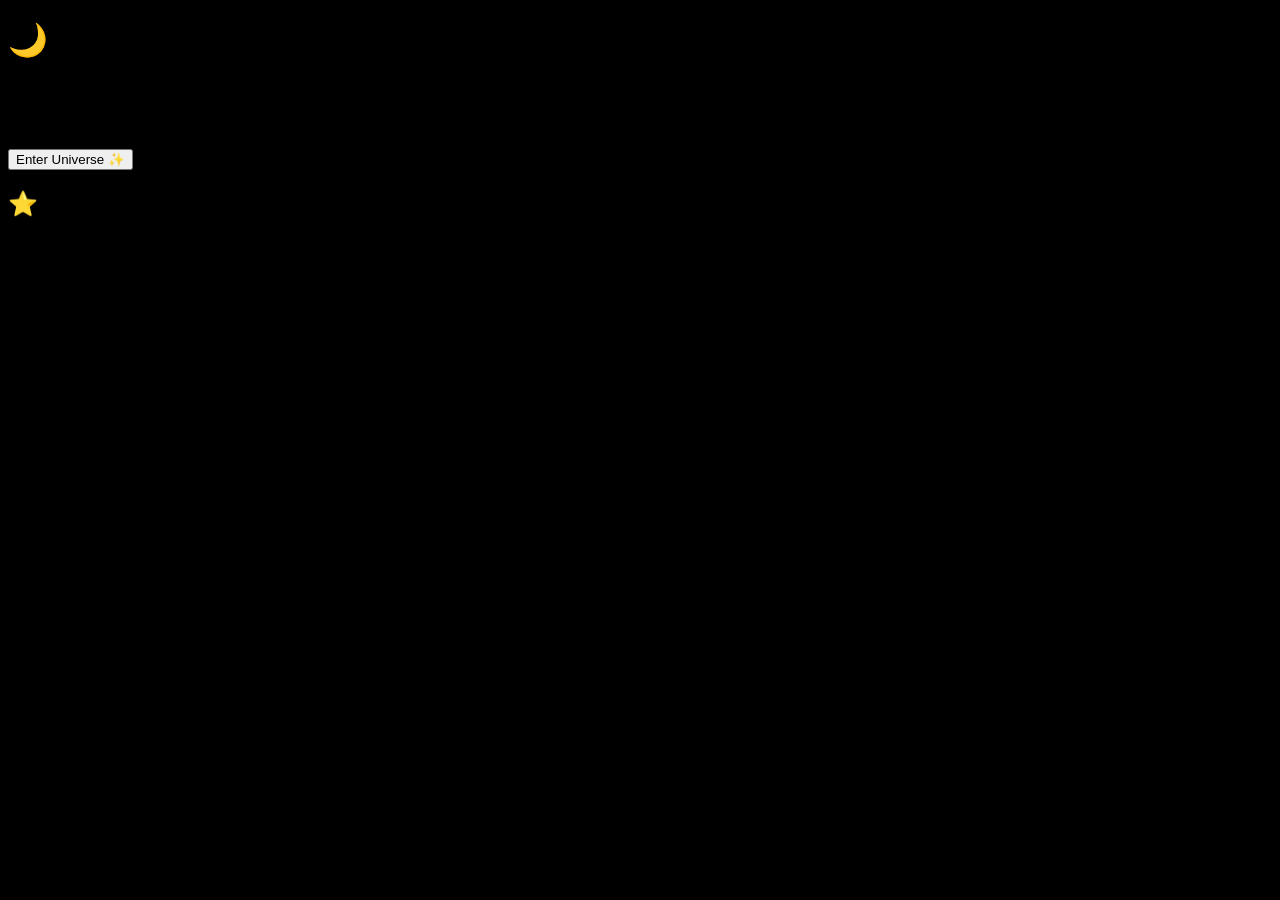
==== index.html @ e034aba4 "Update index.html" ====
<!DOCTYPE html>
<html lang="en">

<head>
    <meta charset="UTF-8">
    <title>Tsuki's Universe</title>
    <link rel="stylesheet" href="style.css">
</head>

<body>

<div class="container">

    <h1>🌙 Tsuki's Universe</h1>

    <p class="quote">
        "It's a big universe."
    </p>

    <p class="quote2">
        Moon is alone too but still shines.
    </p>

    <button>Enter Universe ✨</button>

    <div class="section">

        <h2>⭐ Projects</h2>

        <div class="card">
            <h3>English-to-French Translator</h3>
            <p>NLP Translation Chatbot</p>
        </div>

        <div class="card">
            <h3>GPT2 Poetic Chatbot</h3>
            <p>AI-generated poetic responses</p>
        </div>

    </div>

</div>

<script src="script.js"></script>

</body>

</html>
---- style.css ----
body{
background:black;
}
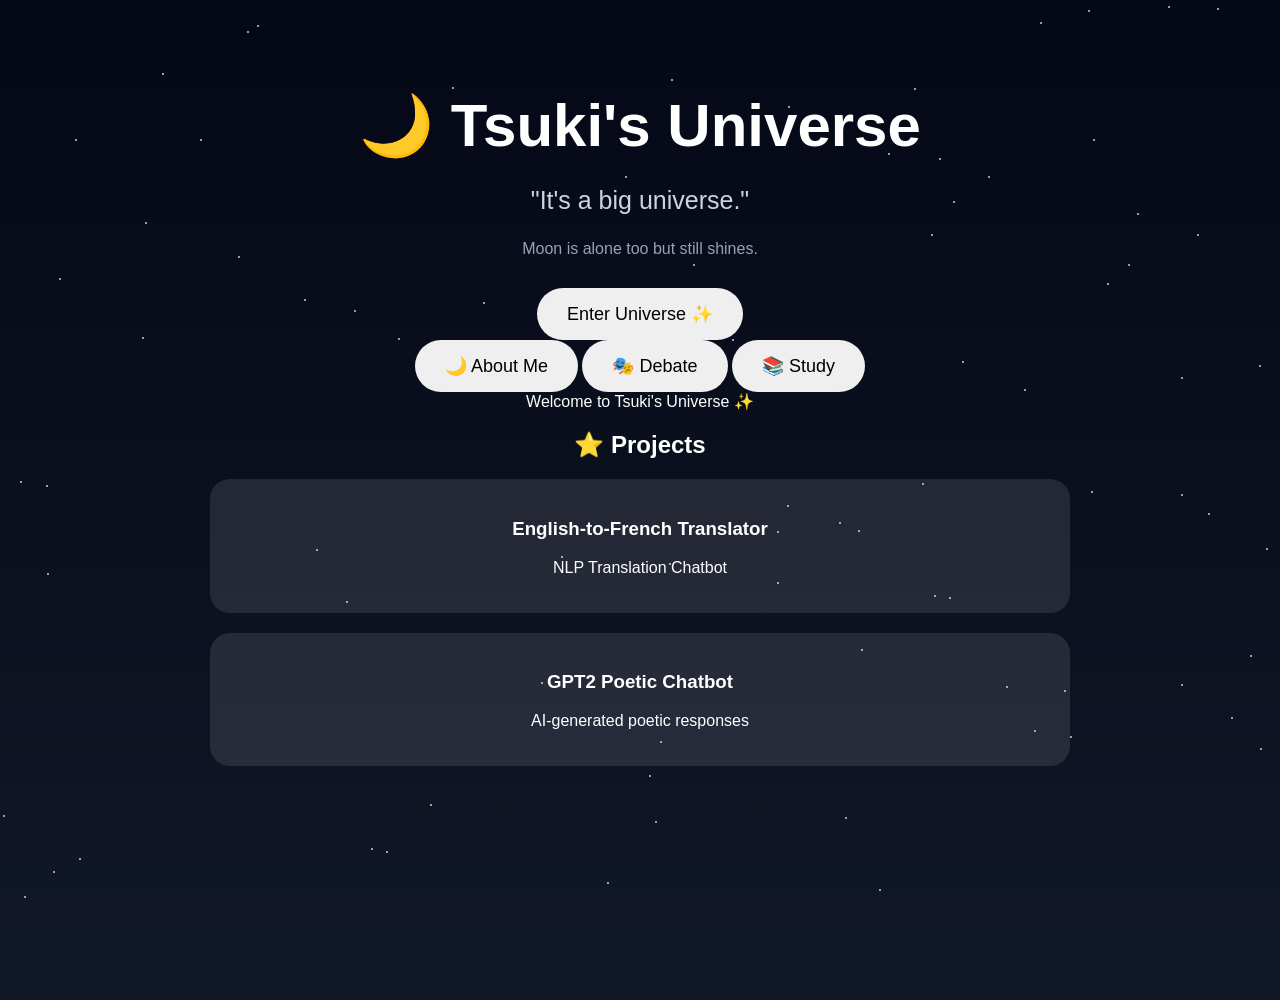
==== commit c6941ff4: "Update index.html" ====
--- a/index.html
+++ b/index.html
@@ -23,6 +23,22 @@
 
     <button>Enter Universe ✨</button>
 
+    <div class="menu">
+
+<button onclick="showContent('about')">🌙 About Me</button>
+
+<button onclick="showContent('debate')">🎭 Debate</button>
+
+<button onclick="showContent('study')">📚 Study</button>
+
+</div>
+
+<div id="contentBox" class="contentBox">
+
+Welcome to Tsuki's Universe ✨
+
+</div>
+
     <div class="section">
 
         <h2>⭐ Projects</h2>
--- a/style.css
+++ b/style.css
@@ -1,3 +1,100 @@
 body{
-background:black;
+
+background:linear-gradient(
+to bottom,
+#050816,
+#111827
+);
+
+color:white;
+
+font-family:Arial;
+
+text-align:center;
+
+margin:0;
+
+padding:50px;
+
+height:100vh;
+
 }
+
+.container{
+
+max-width:900px;
+
+margin:auto;
+
+}
+
+h1{
+
+font-size:60px;
+
+margin-bottom:10px;
+
+}
+
+.quote{
+
+font-size:25px;
+
+color:#cbd5e1;
+
+}
+
+.quote2{
+
+color:#94a3b8;
+
+margin-bottom:30px;
+
+}
+
+button{
+
+padding:15px 30px;
+
+font-size:18px;
+
+border:none;
+
+border-radius:30px;
+
+cursor:pointer;
+
+}
+
+.card{
+
+background:rgba(255,255,255,0.1);
+
+padding:20px;
+
+margin:20px;
+
+border-radius:20px;
+
+}
+.star {
+    position: fixed;
+    width: 2px;
+    height: 2px;
+    background: white;
+    border-radius: 50%;
+    opacity: 0.8;
+    animation: twinkle 3s infinite alternate;
+}
+
+@keyframes twinkle {
+    from {
+        opacity: 0.2;
+        transform: scale(1);
+    }
+
+    to {
+        opacity: 1;
+        transform: scale(1.8);
+    }
+}
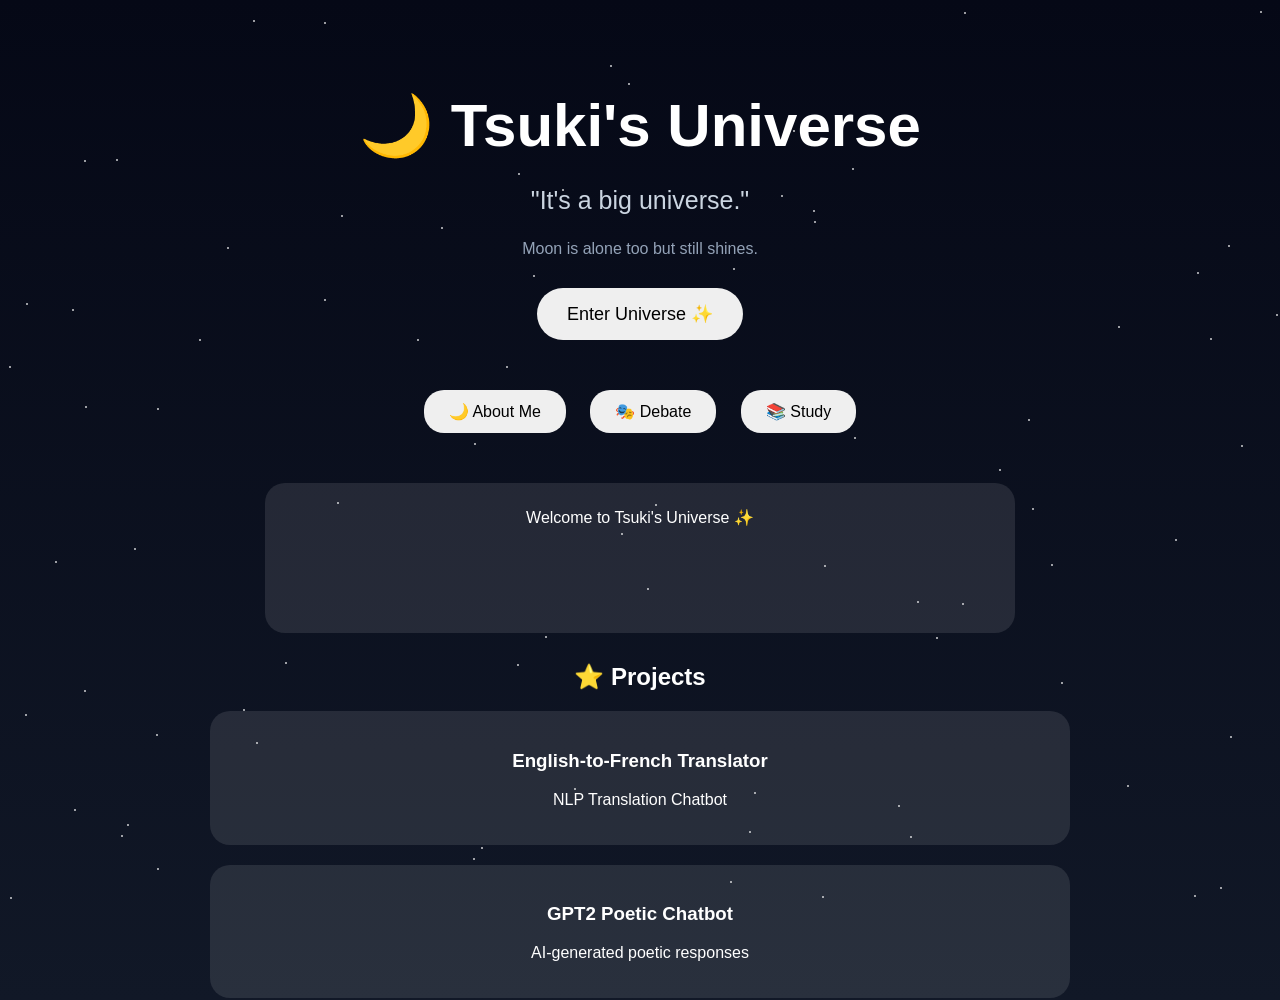
==== commit e24f12c5: "Update index.html" ====
--- a/index.html
+++ b/index.html
@@ -21,7 +21,7 @@
         Moon is alone too but still shines.
     </p>
 
-    <button>Enter Universe ✨</button>
+ <button onclick="enterUniverse()">Enter Universe ✨</button>
 
     <div class="menu">
 
--- a/style.css
+++ b/style.css
@@ -98,3 +98,44 @@
         transform: scale(1.8);
     }
 }
+.menu{
+
+margin:40px;
+}
+
+.menu button{
+
+margin:10px;
+
+padding:12px 25px;
+
+border:none;
+
+border-radius:20px;
+
+cursor:pointer;
+
+font-size:16px;
+
+transition:0.3s;
+}
+
+.menu button:hover{
+
+transform:scale(1.1);
+}
+
+.contentBox{
+
+background:rgba(255,255,255,0.1);
+
+padding:25px;
+
+margin:30px auto;
+
+border-radius:20px;
+
+max-width:700px;
+
+min-height:100px;
+}
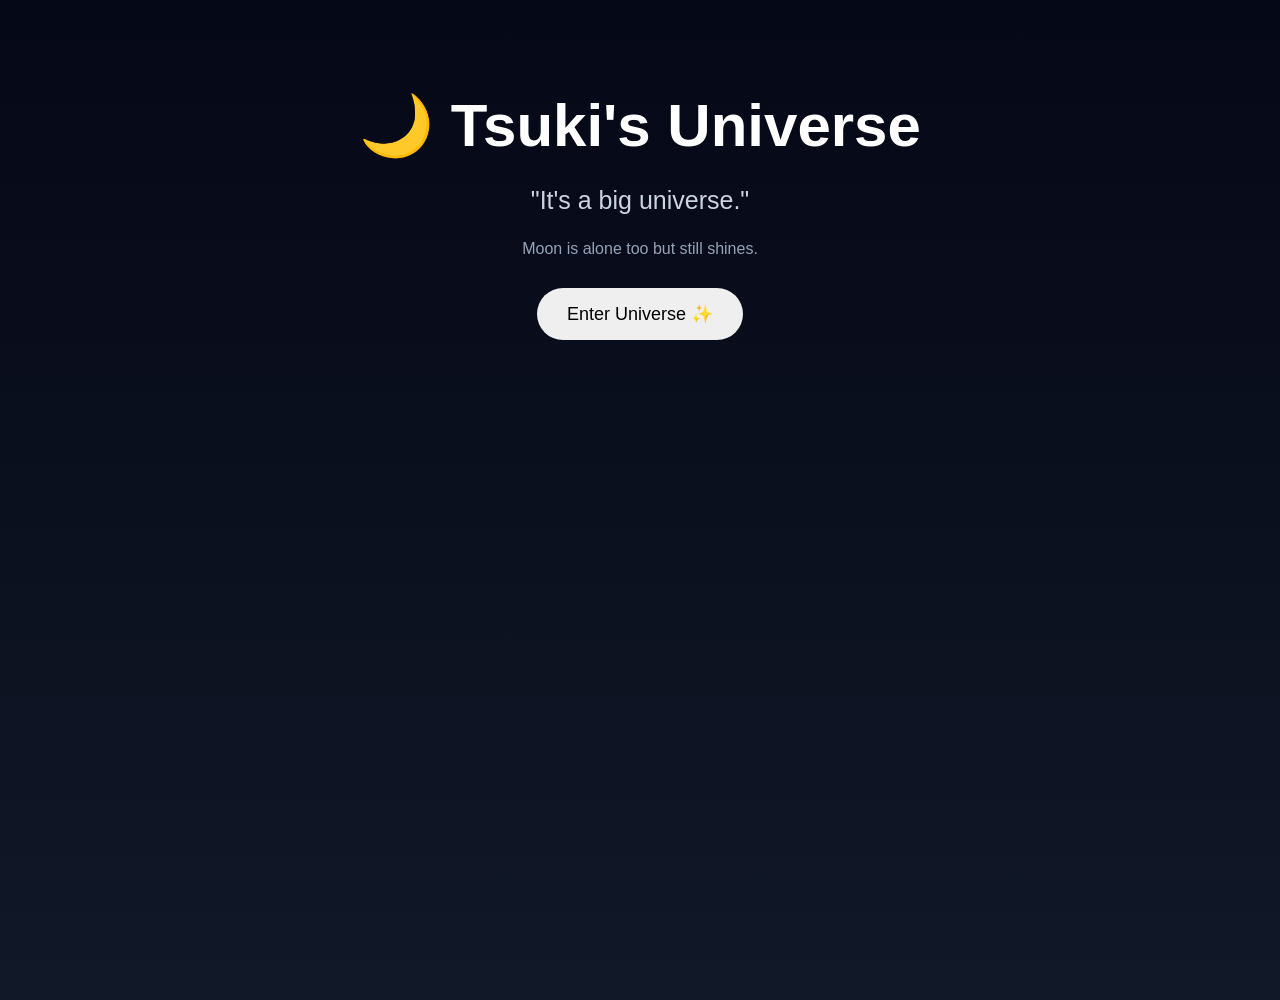
==== commit 94371ad4: "Update index.html" ====
--- a/index.html
+++ b/index.html
@@ -23,7 +23,9 @@
 
  <button onclick="enterUniverse()">Enter Universe ✨</button>
 
-    <div class="menu">
+<div id="universeContent" style="display:none;">
+
+<div class="menu">
 
 <button onclick="showContent('about')">🌙 About Me</button>
 
@@ -31,34 +33,15 @@
 
 <button onclick="showContent('study')">📚 Study</button>
 
+<button onclick="showContent('projects')">⭐ Projects</button>
+
 </div>
+
 
 <div id="contentBox" class="contentBox">
 
-Welcome to Tsuki's Universe ✨
+Choose a planet to explore ✨
 
 </div>
 
-    <div class="section">
-
-        <h2>⭐ Projects</h2>
-
-        <div class="card">
-            <h3>English-to-French Translator</h3>
-            <p>NLP Translation Chatbot</p>
-        </div>
-
-        <div class="card">
-            <h3>GPT2 Poetic Chatbot</h3>
-            <p>AI-generated poetic responses</p>
-        </div>
-
-    </div>
-
 </div>
-
-<script src="script.js"></script>
-
-</body>
-
-</html>
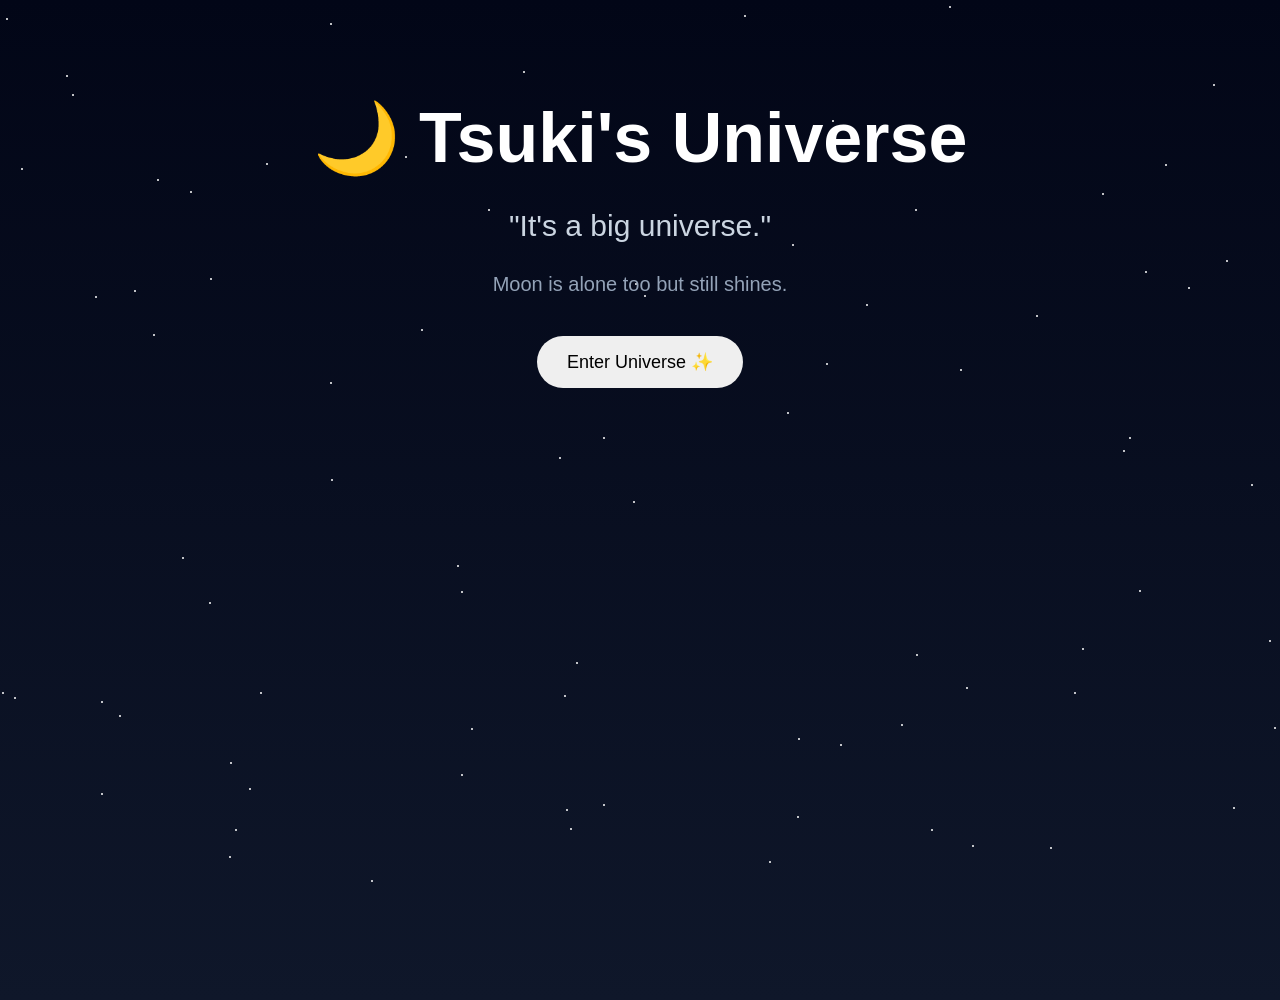
==== commit 23f9259c: "Update index.html" ====
--- a/index.html
+++ b/index.html
@@ -2,38 +2,66 @@
 <html lang="en">
 
 <head>
-    <meta charset="UTF-8">
-    <title>Tsuki's Universe</title>
-    <link rel="stylesheet" href="style.css">
+<meta charset="UTF-8">
+<title>Tsuki's Universe</title>
+<link rel="stylesheet" href="style.css">
 </head>
 
 <body>
 
 <div class="container">
 
-    <h1>🌙 Tsuki's Universe</h1>
+<h1>🌙 Tsuki's Universe</h1>
 
-    <p class="quote">
-        "It's a big universe."
-    </p>
+<p class="quote">
 
-    <p class="quote2">
-        Moon is alone too but still shines.
-    </p>
+"It's a big universe."
 
- <button onclick="enterUniverse()">Enter Universe ✨</button>
+</p>
+
+<p class="quote2">
+
+Moon is alone too but still shines.
+
+</p>
+
+<button onclick="enterUniverse()">
+
+Enter Universe ✨
+
+</button>
+
 
 <div id="universeContent" style="display:none;">
 
 <div class="menu">
 
-<button onclick="showContent('about')">🌙 About Me</button>
+<button onclick="showContent('about')">
 
-<button onclick="showContent('debate')">🎭 Debate</button>
+🌙 About Me
 
-<button onclick="showContent('study')">📚 Study</button>
+</button>
 
-<button onclick="showContent('projects')">⭐ Projects</button>
+
+<button onclick="showContent('debate')">
+
+🎭 Debate
+
+</button>
+
+
+<button onclick="showContent('study')">
+
+📚 Study
+
+</button>
+
+
+<button onclick="showContent('projects')">
+
+⭐ Projects
+
+</button>
 
 </div>
 
@@ -45,3 +73,11 @@
 </div>
 
 </div>
+
+</div>
+
+<script src="script.js"></script>
+
+</body>
+
+</html>
--- a/style.css
+++ b/style.css
@@ -2,8 +2,8 @@
 
 background:linear-gradient(
 to bottom,
-#050816,
-#111827
+#020617,
+#0f172a
 );
 
 color:white;
@@ -16,35 +16,43 @@
 
 padding:50px;
 
-height:100vh;
+overflow-x:hidden;
+
+min-height:100vh;
 
 }
 
 .container{
 
-max-width:900px;
+max-width:1000px;
 
 margin:auto;
+
+position:relative;
+
+z-index:2;
 
 }
 
 h1{
 
-font-size:60px;
+font-size:70px;
 
-margin-bottom:10px;
+margin-bottom:20px;
 
 }
 
 .quote{
 
-font-size:25px;
+font-size:30px;
 
 color:#cbd5e1;
 
 }
 
 .quote2{
+
+font-size:20px;
 
 color:#94a3b8;
 
@@ -56,19 +64,53 @@
 
 padding:15px 30px;
 
-font-size:18px;
-
 border:none;
 
 border-radius:30px;
 
+font-size:18px;
+
 cursor:pointer;
+
+margin:10px;
+
+transition:0.4s;
 
 }
 
+button:hover{
+
+transform:scale(1.1);
+
+}
+
+
+.menu{
+
+margin-top:40px;
+
+}
+
+.contentBox{
+
+background:rgba(255,255,255,0.1);
+
+padding:30px;
+
+border-radius:30px;
+
+margin-top:30px;
+
+min-height:200px;
+
+backdrop-filter:blur(10px);
+
+}
+
+
 .card{
 
-background:rgba(255,255,255,0.1);
+background:rgba(255,255,255,0.08);
 
 padding:20px;
 
@@ -77,65 +119,41 @@
 border-radius:20px;
 
 }
-.star {
-    position: fixed;
-    width: 2px;
-    height: 2px;
-    background: white;
-    border-radius: 50%;
-    opacity: 0.8;
-    animation: twinkle 3s infinite alternate;
+
+
+.star{
+
+position:fixed;
+
+width:2px;
+
+height:2px;
+
+background:white;
+
+border-radius:50%;
+
+animation:twinkle 3s infinite alternate;
+
+z-index:1;
+
 }
 
-@keyframes twinkle {
-    from {
-        opacity: 0.2;
-        transform: scale(1);
-    }
 
-    to {
-        opacity: 1;
-        transform: scale(1.8);
-    }
-}
-.menu{
+@keyframes twinkle{
 
-margin:40px;
+from{
+
+opacity:0.2;
+transform:scale(1);
+
 }
 
-.menu button{
+to{
 
-margin:10px;
+opacity:1;
+transform:scale(1.8);
 
-padding:12px 25px;
-
-border:none;
-
-border-radius:20px;
-
-cursor:pointer;
-
-font-size:16px;
-
-transition:0.3s;
 }
 
-.menu button:hover{
-
-transform:scale(1.1);
 }
-
-.contentBox{
-
-background:rgba(255,255,255,0.1);
-
-padding:25px;
-
-margin:30px auto;
-
-border-radius:20px;
-
-max-width:700px;
-
-min-height:100px;
-}
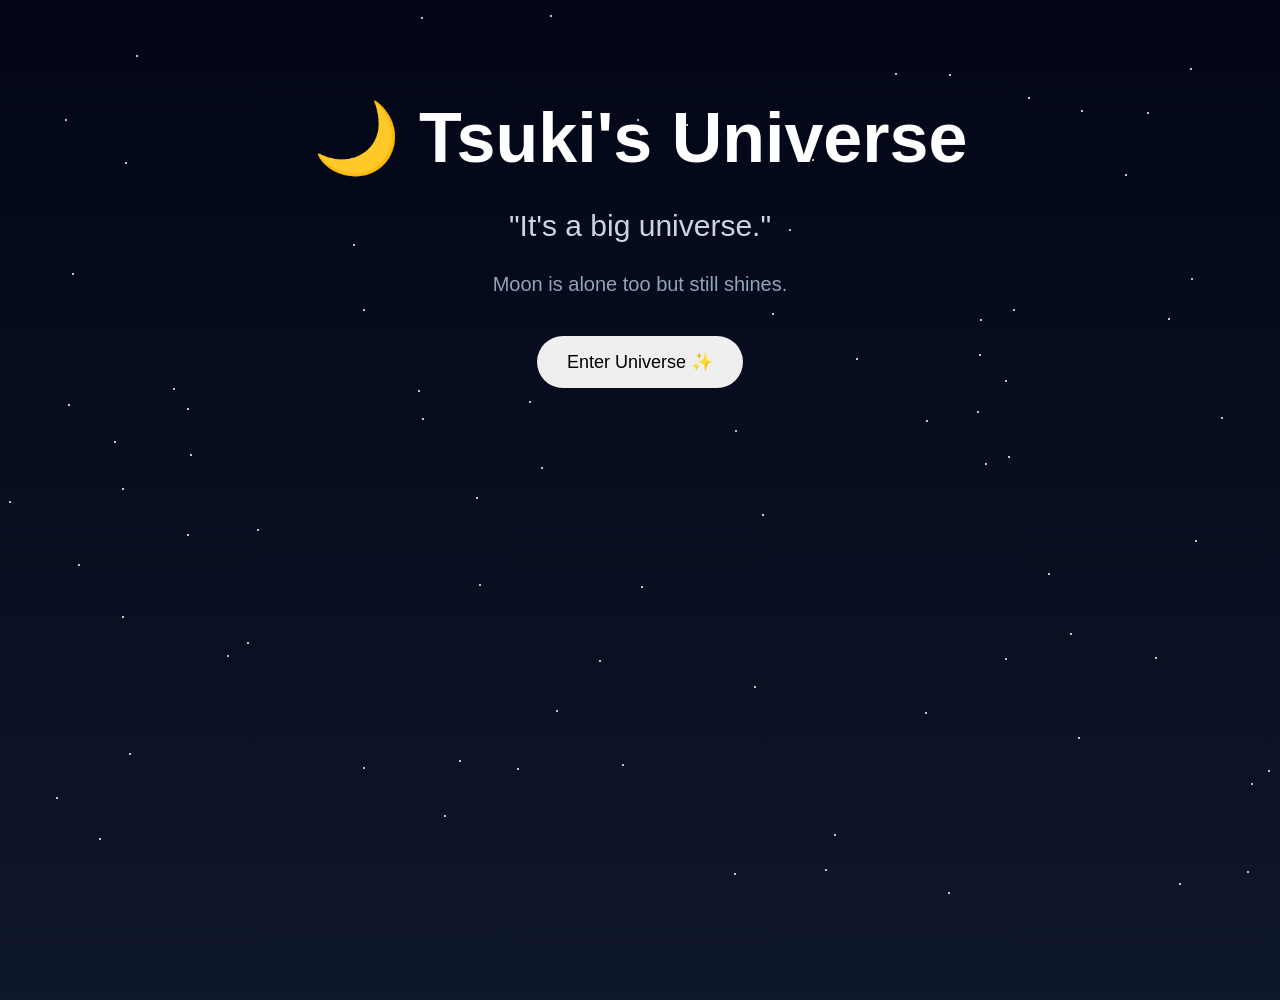
==== commit ee1dc19c: "Update index.html" ====
--- a/index.html
+++ b/index.html
@@ -25,7 +25,8 @@
 
 </p>
 
-<button onclick="enterUniverse()">
+<button class="enterButton"
+onclick="enterUniverse()">
 
 Enter Universe ✨
 
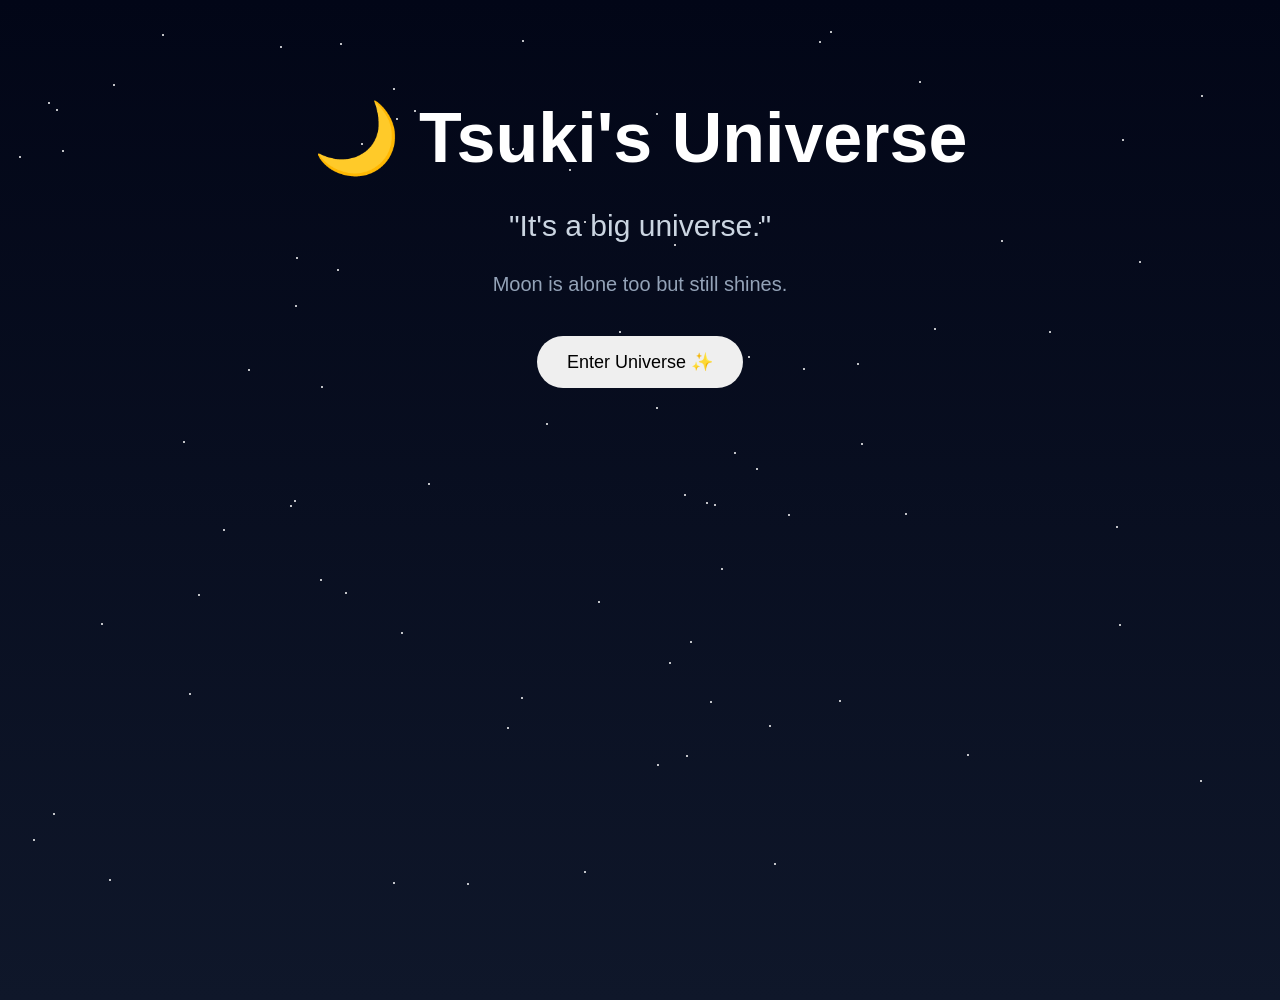
==== commit a557b08a: "Update index.html" ====
--- a/index.html
+++ b/index.html
@@ -25,55 +25,15 @@
 
 </p>
 
-<button class="enterButton"
-onclick="enterUniverse()">
+<a href="universe.html">
+
+<button>
 
 Enter Universe ✨
 
 </button>
 
-
-<div id="universeContent" style="display:none;">
-
-<div class="menu">
-
-<button onclick="showContent('about')">
-
-🌙 About Me
-
-</button>
-
-
-<button onclick="showContent('debate')">
-
-🎭 Debate
-
-</button>
-
-
-<button onclick="showContent('study')">
-
-📚 Study
-
-</button>
-
-
-<button onclick="showContent('projects')">
-
-⭐ Projects
-
-</button>
-
-</div>
-
-
-<div id="contentBox" class="contentBox">
-
-Choose a planet to explore ✨
-
-</div>
-
-</div>
+</a>
 
 </div>
 
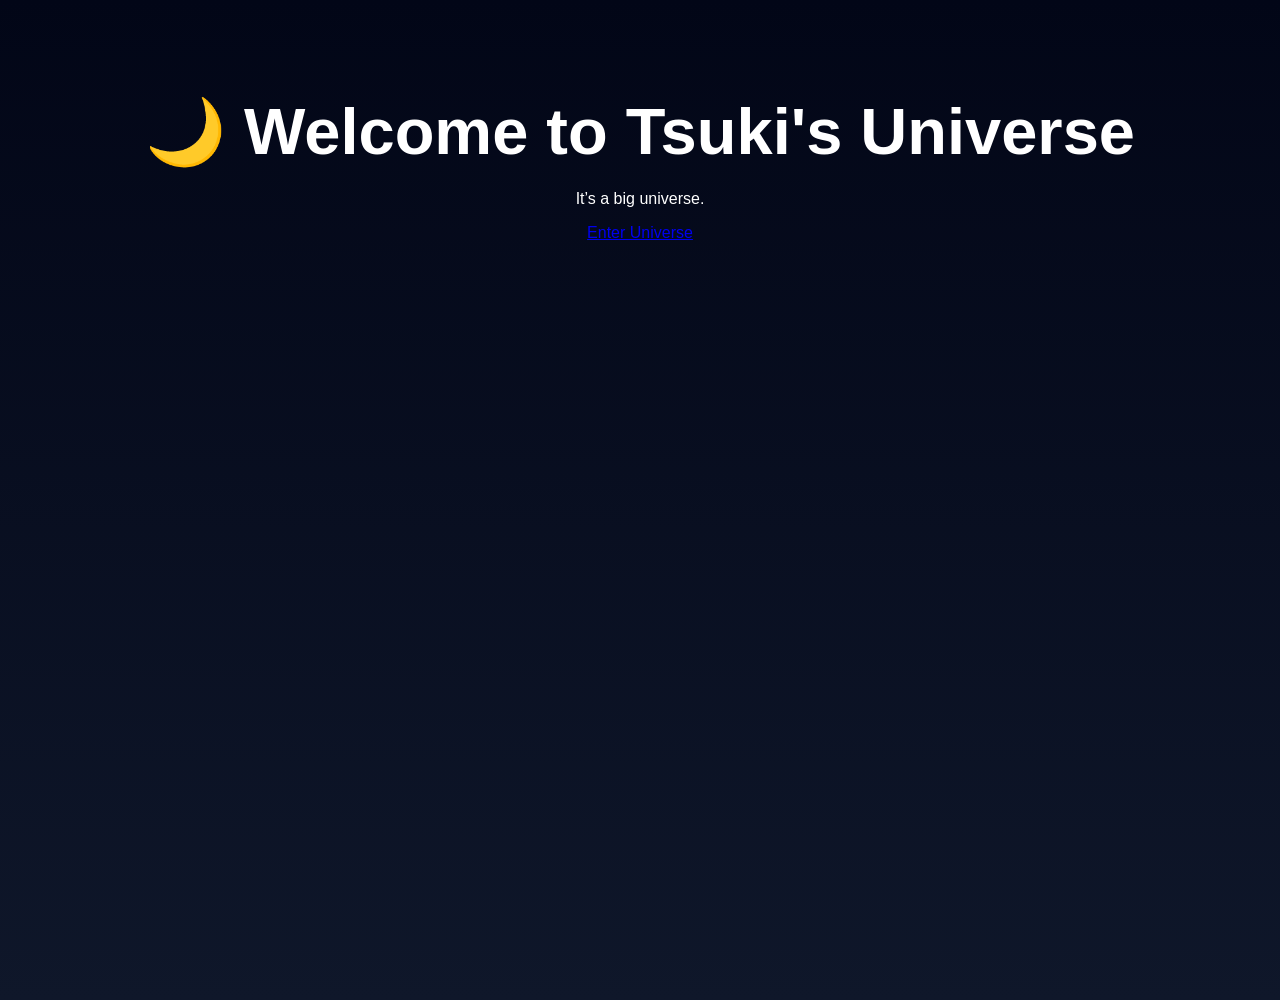
==== commit b8c8430f: "Update index.html" ====
--- a/index.html
+++ b/index.html
@@ -1,43 +1,25 @@
 <!DOCTYPE html>
-<html lang="en">
+<html>
 
 <head>
-<meta charset="UTF-8">
-<title>Tsuki's Universe</title>
-<link rel="stylesheet" href="style.css">
+    <title>Tsuki's Universe</title>
+
+    <link rel="stylesheet" href="style.css">
 </head>
 
-<body>
+<body class="home-page">
 
-<div class="container">
+    <div class="home-container">
 
-<h1>🌙 Tsuki's Universe</h1>
+        <h1>🌙 Welcome to Tsuki's Universe</h1>
 
-<p class="quote">
+        <p>It’s a big universe.</p>
 
-"It's a big universe."
+        <a href="universe.html" class="enter-btn">
+            Enter Universe
+        </a>
 
-</p>
-
-<p class="quote2">
-
-Moon is alone too but still shines.
-
-</p>
-
-<a href="universe.html">
-
-<button>
-
-Enter Universe ✨
-
-</button>
-
-</a>
-
-</div>
-
-<script src="script.js"></script>
+    </div>
 
 </body>
 
--- a/style.css
+++ b/style.css
@@ -22,6 +22,7 @@
 
 }
 
+
 .container{
 
 max-width:1000px;
@@ -34,13 +35,15 @@
 
 }
 
+
 h1{
 
-font-size:70px;
+font-size:65px;
 
 margin-bottom:20px;
 
 }
+
 
 .quote{
 
@@ -49,6 +52,7 @@
 color:#cbd5e1;
 
 }
+
 
 .quote2{
 
@@ -59,6 +63,7 @@
 margin-bottom:30px;
 
 }
+
 
 button{
 
@@ -78,6 +83,7 @@
 
 }
 
+
 button:hover{
 
 transform:scale(1.1);
@@ -91,9 +97,15 @@
 
 }
 
+
 .contentBox{
 
-background:rgba(255,255,255,0.1);
+background:rgba(
+255,
+255,
+255,
+0.1
+);
 
 padding:30px;
 
@@ -110,7 +122,12 @@
 
 .card{
 
-background:rgba(255,255,255,0.08);
+background:rgba(
+255,
+255,
+255,
+0.08
+);
 
 padding:20px;
 
@@ -133,7 +150,8 @@
 
 border-radius:50%;
 
-animation:twinkle 3s infinite alternate;
+animation:
+twinkle 3s infinite alternate;
 
 z-index:1;
 
@@ -145,6 +163,7 @@
 from{
 
 opacity:0.2;
+
 transform:scale(1);
 
 }
@@ -152,6 +171,7 @@
 to{
 
 opacity:1;
+
 transform:scale(1.8);
 
 }
